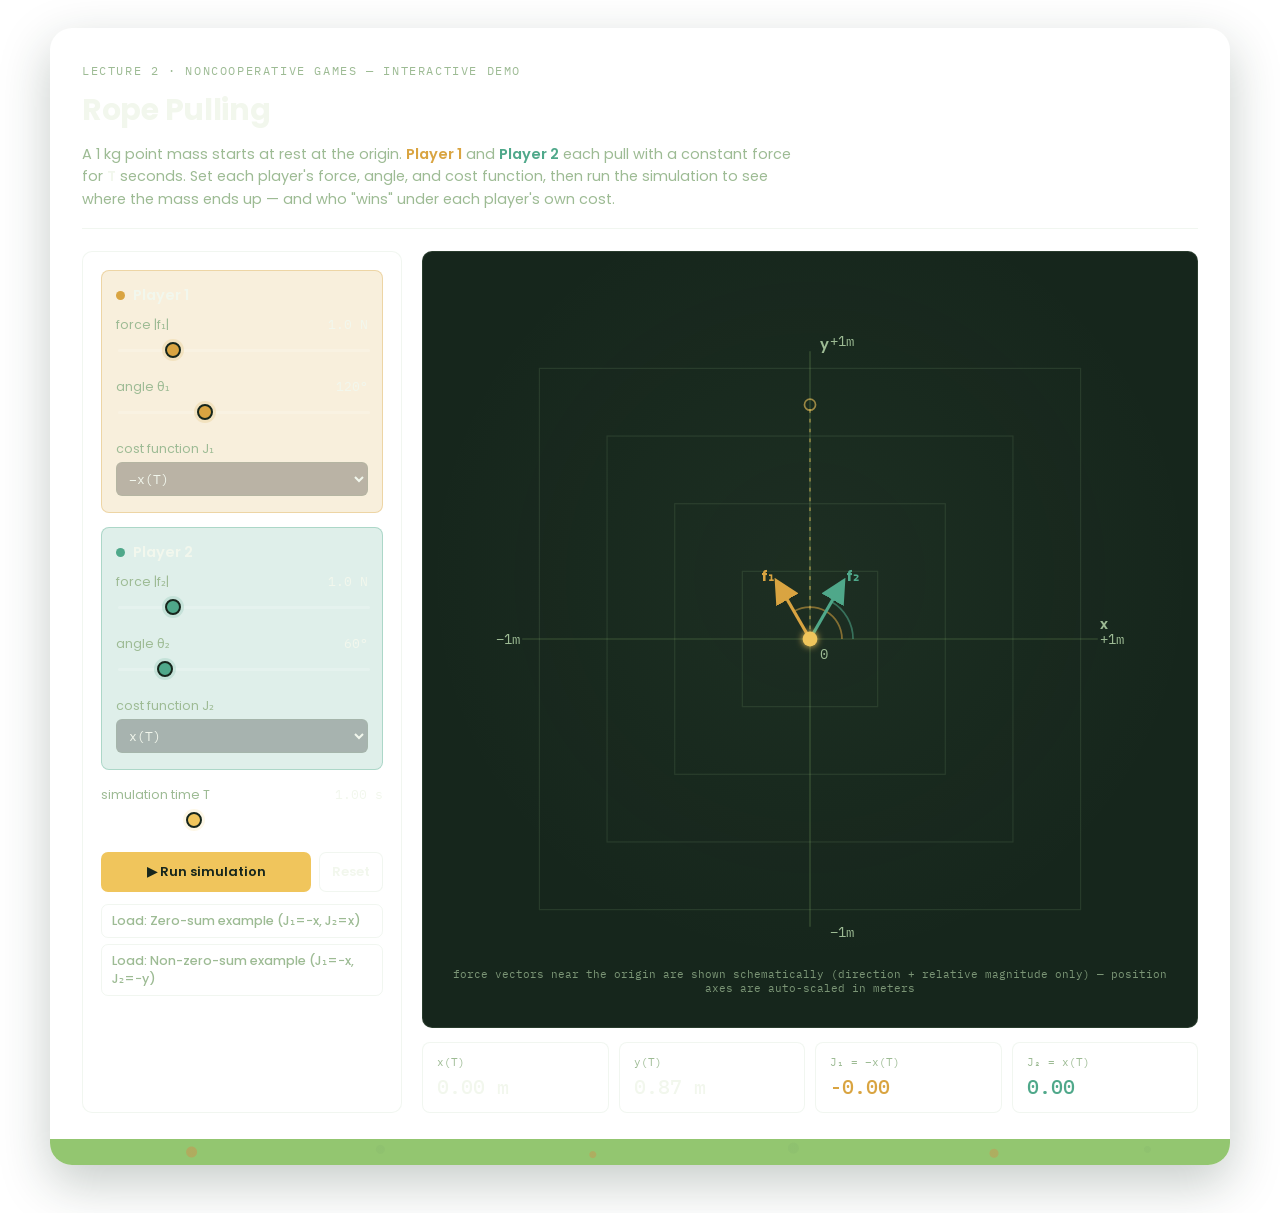
==== lecture-2/rope-pulling.html @ b0e28b1b "Initial commit: course site Co-Authored-By: Claude Sonnet 5 <noreply@anthropic.com>" ====
<!DOCTYPE html>
<html lang="en">
<head>
<meta charset="UTF-8">
<meta name="viewport" content="width=device-width, initial-scale=1.0">
<title>Rope Pulling — Noncooperative Games</title>
<style>
  @import url('https://fonts.googleapis.com/css2?family=Poppins:wght@400;500;600;700;800&family=IBM+Plex+Mono:wght@400;500;600&display=swap');

  :root{
    --bg: #FFFFFF;
    --panel: #1D3326;
    --panel-2: #16261C;
    --sage: #93C670;
    --cream: #F4F6DE;
    --text-on-cream: #16261C;
    --grid: rgba(140,180,130,0.14);
    --grid-strong: rgba(147,198,112,0.28);
    --border: rgba(157,187,148,0.14);
    --text: #F2F7ED;
    --text-dim: #9DBB94;
    --p1: #D9A441;
    --p1-dim: rgba(217,164,65,0.18);
    --p2: #4FA88A;
    --p2-dim: rgba(79,168,138,0.18);
    --gold: #F0C55C;
    --focus: #F0C55C;
  }

  *{ box-sizing: border-box; }

  body{
    margin:0;
    background: var(--bg);
    color: var(--text-on-cream);
    font-family: 'Poppins', system-ui, sans-serif;
    -webkit-font-smoothing: antialiased;
  }
  .slide-frame{
    max-width: 1180px;
    margin: 28px auto 48px;
    background: rgba(255,255,255,0.06);
    border-radius: 22px;
    overflow: hidden;
    box-shadow: 0 18px 50px rgba(29,51,38,0.25);
    color: var(--text);
  }
  .slide-frame-inner{ padding: 34px 32px 26px; }
  .slide-stripe{
    height: 26px;
    background:
      radial-gradient(circle at 12% 50%, rgba(200,150,80,0.55) 0 5px, transparent 6px),
      radial-gradient(circle at 28% 40%, rgba(140,190,110,0.55) 0 4px, transparent 5px),
      radial-gradient(circle at 46% 60%, rgba(200,150,80,0.5) 0 3px, transparent 4px),
      radial-gradient(circle at 63% 35%, rgba(140,190,110,0.6) 0 5px, transparent 6px),
      radial-gradient(circle at 80% 55%, rgba(200,150,80,0.5) 0 4px, transparent 5px),
      radial-gradient(circle at 93% 40%, rgba(140,190,110,0.55) 0 3px, transparent 4px),
      var(--sage);
  }

  .app{
    max-width: 1180px;
    margin: 0 auto;
    padding: 28px 20px 48px;
  }

  header{
    margin-bottom: 22px;
    padding-bottom: 18px;
    border-bottom: 1px solid var(--border);
  }

  .eyebrow{
    font-family: 'IBM Plex Mono', monospace;
    font-size: 11.5px;
    letter-spacing: 0.14em;
    text-transform: uppercase;
    color: var(--text-dim);
    margin: 0 0 8px;
  }

  h1{
    font-family: 'Poppins', sans-serif;
    font-size: 30px;
    font-weight: 700;
    margin: 0 0 10px;
    letter-spacing: -0.01em;
  }

  header p{
    max-width: 720px;
    color: var(--text-dim);
    font-size: 14.5px;
    line-height: 1.55;
    margin: 0;
  }

  header p strong{ color: var(--text); font-weight: 600; }

  .layout{
    display: grid;
    grid-template-columns: 320px 1fr;
    gap: 20px;
  }

  @media (max-width: 860px){
    .layout{ grid-template-columns: 1fr; }
  }

  .panel{
    background: rgba(255,255,255,0.06);
    border: 1px solid var(--border);
    border-radius: 10px;
    padding: 18px;
  }

  .controls > * + *{ margin-top: 14px; }

  .player-block{
    border-radius: 8px;
    padding: 14px 14px 16px;
    border: 1px solid var(--border);
  }
  .player-block.p1{ background: var(--p1-dim); border-color: rgba(217,164,65,0.35); }
  .player-block.p2{ background: var(--p2-dim); border-color: rgba(79,168,138,0.35); }

  .player-title{
    display:flex; align-items:center; gap:8px;
    font-family: 'Poppins', sans-serif;
    font-weight: 600;
    font-size: 14.5px;
    margin-bottom: 10px;
  }
  .dot{ width:9px; height:9px; border-radius:50%; display:inline-block; }
  .p1 .dot{ background: var(--p1); }
  .p2 .dot{ background: var(--p2); }

  label{
    display:block;
    font-size: 12.5px;
    color: var(--text-dim);
    margin-bottom: 4px;
  }

  .row{ margin-top: 10px; }
  .row:first-child{ margin-top: 0; }

  .valline{
    display:flex; justify-content: space-between; align-items:baseline;
    font-size: 12.5px; color: var(--text-dim); margin-bottom: 3px;
  }
  .valline span.num{
    font-family: 'IBM Plex Mono', monospace;
    color: var(--text);
    font-size: 13px;
  }

  input[type=range]{
    -webkit-appearance: none;
    width: 100%;
    height: 22px;
    background: transparent;
    cursor: pointer;
  }
  input[type=range]::-webkit-slider-runnable-track{
    height: 3px;
    background: rgba(255,255,255,0.18);
    border-radius: 2px;
  }
  input[type=range]::-webkit-slider-thumb{
    -webkit-appearance: none;
    margin-top: -6.5px;
    width: 16px; height: 16px;
    border-radius: 50%;
    background: var(--gold);
    border: 2px solid #16261C;
    box-shadow: 0 0 0 3px rgba(240,197,92,0.15);
  }
  .p1 input[type=range]::-webkit-slider-thumb{ background: var(--p1); box-shadow: 0 0 0 3px rgba(217,164,65,0.18);}
  .p2 input[type=range]::-webkit-slider-thumb{ background: var(--p2); box-shadow: 0 0 0 3px rgba(79,168,138,0.18);}
  input[type=range]::-moz-range-track{ height:3px; background: rgba(255,255,255,0.18); border-radius:2px; }
  input[type=range]::-moz-range-thumb{
    width:14px; height:14px; border-radius:50%; background: var(--gold); border: 2px solid #16261C;
  }
  .p1 input[type=range]::-moz-range-thumb{ background: var(--p1); }
  .p2 input[type=range]::-moz-range-thumb{ background: var(--p2); }

  input[type=range]:focus-visible,
  select:focus-visible,
  button:focus-visible{
    outline: 2px solid var(--focus);
    outline-offset: 2px;
  }

  select{
    width: 100%;
    background: rgba(0,0,0,0.25);
    color: var(--text);
    border: 1px solid var(--border);
    border-radius: 6px;
    padding: 7px 8px;
    font-family: 'IBM Plex Mono', monospace;
    font-size: 12.5px;
  }

  .global-block{ padding-top: 2px; }

  .buttons{
    display:flex; gap:8px; margin-top: 14px;
  }
  button{
    font-family: 'Poppins', sans-serif;
    font-weight: 600;
    font-size: 13px;
    border-radius: 7px;
    border: 1px solid var(--border);
    background: rgba(255,255,255,0.04);
    color: var(--text);
    padding: 9px 12px;
    cursor: pointer;
    transition: background 0.15s ease, border-color 0.15s ease;
  }
  button:hover{ background: rgba(255,255,255,0.09); }
  #runBtn{
    background: var(--gold);
    color: #16261C;
    border-color: transparent;
    flex: 1;
  }
  #runBtn:hover{ background: #F5D485; }
  #resetBtn{ flex: none; }

  .presets{
    display:flex; flex-direction: column; gap: 6px; margin-top: 12px;
  }
  .presets button{
    background: transparent;
    text-align: left;
    font-family: 'Poppins', sans-serif;
    font-weight: 500;
    font-size: 12.5px;
    color: var(--text-dim);
    padding: 7px 10px;
  }
  .presets button:hover{ color: var(--text); background: rgba(255,255,255,0.06); }

  .viz{ display:flex; flex-direction: column; gap: 14px; }

  .plot-wrap{
    position: relative;
    background: radial-gradient(circle at 50% 42%, rgba(140,180,130,0.06), transparent 65%), var(--panel-2);
  }

  svg#plot{ width: 100%; height: auto; display:block; }

  .caption{
    font-family: 'IBM Plex Mono', monospace;
    font-size: 10.5px;
    color: var(--text-dim);
    text-align: center;
    padding: 8px 10px 14px;
    opacity: 0.75;
  }

  .readout{
    display: grid;
    grid-template-columns: repeat(4, 1fr);
    gap: 10px;
  }
  @media (max-width: 560px){ .readout{ grid-template-columns: repeat(2, 1fr); } }

  .stat{
    background: rgba(255,255,255,0.06);
    border: 1px solid var(--border);
    border-radius: 8px;
    padding: 12px 14px;
  }
  .stat .k{
    font-family: 'IBM Plex Mono', monospace;
    font-size: 11px;
    color: var(--text-dim);
    margin-bottom: 4px;
  }
  .stat .v{
    font-family: 'IBM Plex Mono', monospace;
    font-size: 20px;
    font-weight: 500;
  }
  .stat.j1 .v{ color: var(--p1); }
  .stat.j2 .v{ color: var(--p2); }

  .tlabel{ font-family:'Poppins',sans-serif; font-size: 11px; font-weight:600; }
</style>
</head>
<body>
<div class="slide-frame">
  <div class="slide-frame-inner">

  <header>
    <p class="eyebrow">Lecture 2 · Noncooperative Games — Interactive Demo</p>
    <h1>Rope Pulling</h1>
    <p>A 1&nbsp;kg point mass starts at rest at the origin. <strong style="color:var(--p1)">Player&nbsp;1</strong> and
      <strong style="color:var(--p2)">Player&nbsp;2</strong> each pull with a constant force for <strong>T</strong> seconds.
      Set each player's force, angle, and cost function, then run the simulation to see where the mass ends up —
      and who "wins" under each player's own cost.</p>
  </header>

  <div class="layout">

    <div class="panel controls">

      <div class="player-block p1">
        <div class="player-title"><span class="dot"></span>Player 1</div>

        <div class="row">
          <div class="valline"><span>force |f₁|</span><span class="num" id="f1val">1.0 N</span></div>
          <input type="range" id="f1" min="0" max="5" step="0.1" value="1">
        </div>
        <div class="row">
          <div class="valline"><span>angle θ₁</span><span class="num" id="theta1val">120°</span></div>
          <input type="range" id="theta1" min="0" max="360" step="1" value="120">
        </div>
        <div class="row">
          <label for="cost1">cost function J₁</label>
          <select id="cost1">
            <option value="negX">−x(T)</option>
            <option value="posX">x(T)</option>
            <option value="negY">−y(T)</option>
            <option value="posY">y(T)</option>
            <option value="sumSq">x(T)² + y(T)²</option>
          </select>
        </div>
      </div>

      <div class="player-block p2">
        <div class="player-title"><span class="dot"></span>Player 2</div>

        <div class="row">
          <div class="valline"><span>force |f₂|</span><span class="num" id="f2val">1.0 N</span></div>
          <input type="range" id="f2" min="0" max="5" step="0.1" value="1">
        </div>
        <div class="row">
          <div class="valline"><span>angle θ₂</span><span class="num" id="theta2val">60°</span></div>
          <input type="range" id="theta2" min="0" max="360" step="1" value="60">
        </div>
        <div class="row">
          <label for="cost2">cost function J₂</label>
          <select id="cost2">
            <option value="negX">−x(T)</option>
            <option value="posX" selected>x(T)</option>
            <option value="negY">−y(T)</option>
            <option value="posY">y(T)</option>
            <option value="sumSq">x(T)² + y(T)²</option>
          </select>
        </div>
      </div>

      <div class="global-block">
        <div class="row">
          <div class="valline"><span>simulation time T</span><span class="num" id="Tval">1.00 s</span></div>
          <input type="range" id="T" min="0.1" max="3" step="0.05" value="1">
        </div>
        <div class="buttons">
          <button id="runBtn">▶ Run simulation</button>
          <button id="resetBtn">Reset</button>
        </div>
        <div class="presets">
          <button id="presetZero">Load: Zero-sum example (J₁=−x, J₂=x)</button>
          <button id="presetNon">Load: Non-zero-sum example (J₁=−x, J₂=−y)</button>
        </div>
      </div>

    </div>

    <div class="viz">
      <div class="panel plot-wrap">
        <svg id="plot" viewBox="0 0 600 560" xmlns="http://www.w3.org/2000/svg">
          <defs>
            <marker id="arrowP1" markerWidth="8" markerHeight="8" refX="4" refY="4" orient="auto">
              <path d="M0,0 L8,4 L0,8 Z" fill="var(--p1)"></path>
            </marker>
            <marker id="arrowP2" markerWidth="8" markerHeight="8" refX="4" refY="4" orient="auto">
              <path d="M0,0 L8,4 L0,8 Z" fill="var(--p2)"></path>
            </marker>
            <filter id="glow" x="-60%" y="-60%" width="220%" height="220%">
              <feGaussianBlur stdDeviation="3.2" result="blur"></feGaussianBlur>
              <feMerge>
                <feMergeNode in="blur"></feMergeNode>
                <feMergeNode in="SourceGraphic"></feMergeNode>
              </feMerge>
            </filter>
          </defs>
          <g id="gridLayer"></g>
          <g id="axesLayer"></g>
          <g id="compassLayer"></g>
          <g id="trajLayer"></g>
        </svg>
        <div class="caption">force vectors near the origin are shown schematically (direction + relative magnitude only) — position axes are auto-scaled in meters</div>
      </div>

      <div class="readout">
        <div class="stat"><div class="k">x(T)</div><div class="v" id="xTval">0.00 m</div></div>
        <div class="stat"><div class="k">y(T)</div><div class="v" id="yTval">0.00 m</div></div>
        <div class="stat j1"><div class="k">J₁ = <span id="j1formula">−x(T)</span></div><div class="v" id="j1val">0.00</div></div>
        <div class="stat j2"><div class="k">J₂ = <span id="j2formula">x(T)</span></div><div class="v" id="j2val">0.00</div></div>
      </div>
    </div>

  </div>
</div>
  <div class="slide-stripe"></div>
</div>

<script>
(function(){
  const $ = id => document.getElementById(id);
  const svgNS = "http://www.w3.org/2000/svg";
  const reduceMotion = window.matchMedia('(prefers-reduced-motion: reduce)').matches;

  const els = {
    f1: $('f1'), theta1: $('theta1'), cost1: $('cost1'),
    f2: $('f2'), theta2: $('theta2'), cost2: $('cost2'),
    T: $('T'),
    f1val: $('f1val'), theta1val: $('theta1val'),
    f2val: $('f2val'), theta2val: $('theta2val'),
    Tval: $('Tval'),
    xTval: $('xTval'), yTval: $('yTval'),
    j1val: $('j1val'), j2val: $('j2val'),
    j1formula: $('j1formula'), j2formula: $('j2formula'),
    runBtn: $('runBtn'), resetBtn: $('resetBtn'),
    presetZero: $('presetZero'), presetNon: $('presetNon'),
    gridLayer: $('gridLayer'), axesLayer: $('axesLayer'),
    compassLayer: $('compassLayer'), trajLayer: $('trajLayer'),
  };

  const costFns = {
    negX: (x,y) => -x,
    posX: (x,y) => x,
    negY: (x,y) => -y,
    posY: (x,y) => y,
    sumSq: (x,y) => x*x + y*y,
  };
  const costLabels = { negX: '−x(T)', posX: 'x(T)', negY: '−y(T)', posY: 'y(T)', sumSq: 'x(T)²+y(T)²' };

  const CX = 300, CY = 300, PLOT_R = 220;

  let animFrame = null;

  function el(tag, attrs){
    const e = document.createElementNS(svgNS, tag);
    for(const k in attrs) e.setAttribute(k, attrs[k]);
    return e;
  }

  function clear(g){ while(g.firstChild) g.removeChild(g.firstChild); }

  function niceNum(range, round){
    const exponent = Math.floor(Math.log10(range));
    const fraction = range / Math.pow(10, exponent);
    let nf;
    if(round){
      if(fraction < 1.5) nf = 1;
      else if(fraction < 3) nf = 2;
      else if(fraction < 7) nf = 5;
      else nf = 10;
    } else {
      if(fraction <= 1) nf = 1;
      else if(fraction <= 2) nf = 2;
      else if(fraction <= 5) nf = 5;
      else nf = 10;
    }
    return nf * Math.pow(10, exponent);
  }

  // math angle: CCW from +x axis, y-up. Convert to SVG screen point (y flipped).
  function polar(cx, cy, r, angleDeg){
    const rad = angleDeg * Math.PI / 180;
    return { x: cx + r*Math.cos(rad), y: cy - r*Math.sin(rad) };
  }

  function describeArc(cx, cy, r, startDeg, endDeg){
    let a0 = ((startDeg % 360) + 360) % 360;
    let a1 = ((endDeg % 360) + 360) % 360;
    let sweep = a1 - a0;
    if(sweep < 0) sweep += 360;
    const p0 = polar(cx, cy, r, a0);
    const p1 = polar(cx, cy, r, a0 + sweep);
    const largeArc = sweep > 180 ? 1 : 0;
    return `M ${p0.x.toFixed(2)} ${p0.y.toFixed(2)} A ${r} ${r} 0 ${largeArc} 0 ${p1.x.toFixed(2)} ${p1.y.toFixed(2)}`;
  }

  function readState(){
    const f1 = parseFloat(els.f1.value);
    const theta1 = parseFloat(els.theta1.value);
    const f2 = parseFloat(els.f2.value);
    const theta2 = parseFloat(els.theta2.value);
    const T = parseFloat(els.T.value);
    const c1 = els.cost1.value;
    const c2 = els.cost2.value;

    const a1 = theta1 * Math.PI/180, a2 = theta2 * Math.PI/180;
    const ax = f1*Math.cos(a1) + f2*Math.cos(a2);
    const ay = f1*Math.sin(a1) + f2*Math.sin(a2);
    const xT = 0.5*ax*T*T;
    const yT = 0.5*ay*T*T;
    const j1 = costFns[c1](xT, yT);
    const j2 = costFns[c2](xT, yT);

    return {f1, theta1, f2, theta2, T, c1, c2, ax, ay, xT, yT, j1, j2};
  }

  function updateLabels(s){
    els.f1val.textContent = s.f1.toFixed(1) + ' N';
    els.theta1val.textContent = Math.round(s.theta1) + '°';
    els.f2val.textContent = s.f2.toFixed(1) + ' N';
    els.theta2val.textContent = Math.round(s.theta2) + '°';
    els.Tval.textContent = s.T.toFixed(2) + ' s';
    els.xTval.textContent = s.xT.toFixed(2) + ' m';
    els.yTval.textContent = s.yT.toFixed(2) + ' m';
    els.j1val.textContent = s.j1.toFixed(2);
    els.j2val.textContent = s.j2.toFixed(2);
    els.j1formula.textContent = costLabels[s.c1];
    els.j2formula.textContent = costLabels[s.c2];
  }

  function computeScale(s){
    const extent = Math.max(Math.abs(s.xT), Math.abs(s.yT));
    const rawTarget = Math.max(extent*1.35, 0.5);
    const halfRange = niceNum(rawTarget, true);
    const pxPerM = PLOT_R / halfRange;
    return {halfRange, pxPerM};
  }

  function drawGrid(scale){
    clear(els.gridLayer);
    const rings = 4;
    for(let i=1; i<=rings; i++){
      const frac = i/rings;
      const r = PLOT_R * frac;
      els.gridLayer.appendChild(el('rect', {
        x: CX-r, y: CY-r, width: r*2, height: r*2,
        fill: 'none', stroke: 'var(--grid)', 'stroke-width': 1
      }));
    }
  }

  function drawAxes(scale){
    clear(els.axesLayer);
    const strong = 'var(--grid-strong)';
    els.axesLayer.appendChild(el('line', {x1: CX-PLOT_R-14, y1: CY, x2: CX+PLOT_R+14, y2: CY, stroke: strong, 'stroke-width': 1}));
    els.axesLayer.appendChild(el('line', {x1: CX, y1: CY-PLOT_R-14, x2: CX, y2: CY+PLOT_R+14, stroke: strong, 'stroke-width': 1}));

    const mk = (x,y,text,anchor) => {
      const t = el('text', {x, y, fill: 'var(--text-dim)', 'font-family':'IBM Plex Mono, monospace', 'font-size': 11, 'text-anchor': anchor||'middle'});
      t.textContent = text;
      els.axesLayer.appendChild(t);
    };
    mk(CX+PLOT_R+16, CY+4, `+${scale.halfRange}m`, 'start');
    mk(CX-PLOT_R-16, CY+4, `−${scale.halfRange}m`, 'end');
    mk(CX+16, CY-PLOT_R-18, `+${scale.halfRange}m`, 'start');
    mk(CX+16, CY+PLOT_R+22, `−${scale.halfRange}m`, 'start');
    mk(CX+8, CY+16, '0', 'start');

    const lx = el('text', {x: CX+PLOT_R+16, y: CY-8, fill: 'var(--text-dim)', 'font-family':'Poppins, sans-serif', 'font-size': 12, 'font-weight':600});
    lx.textContent = 'x';
    els.axesLayer.appendChild(lx);
    const ly = el('text', {x: CX+8, y: CY-PLOT_R-16, fill: 'var(--text-dim)', 'font-family':'Poppins, sans-serif', 'font-size': 12, 'font-weight':600});
    ly.textContent = 'y';
    els.axesLayer.appendChild(ly);
  }

  function forceArrowLen(mag){
    // schematic pixel length, independent of position scale: 34px..100px over 0..5N
    return 34 + Math.min(mag,5)/5 * 66;
  }

  function drawCompass(s){
    clear(els.compassLayer);
    const arcR = 26;

    // angle arcs from +x axis
    if(s.theta1 % 360 !== 0){
      const path1 = describeArc(CX, CY, arcR, 0, s.theta1);
      els.compassLayer.appendChild(el('path', {d: path1, fill:'none', stroke:'var(--p1)', 'stroke-width':1.4, opacity:0.55}));
    }
    if(s.theta2 % 360 !== 0){
      const path2 = describeArc(CX, CY, arcR+9, 0, s.theta2);
      els.compassLayer.appendChild(el('path', {d: path2, fill:'none', stroke:'var(--p2)', 'stroke-width':1.4, opacity:0.55}));
    }

    // force vectors
    const len1 = forceArrowLen(s.f1);
    const p1tip = polar(CX, CY, len1, s.theta1);
    els.compassLayer.appendChild(el('line', {
      x1: CX, y1: CY, x2: p1tip.x, y2: p1tip.y,
      stroke: 'var(--p1)', 'stroke-width': 2.6, 'marker-end':'url(#arrowP1)'
    }));
    const l1 = el('text', {x: p1tip.x + (p1tip.x>=CX?6:-6), y: p1tip.y - 6, fill:'var(--p1)', 'font-family':'Poppins, sans-serif', 'font-size':12, 'font-weight':700, 'text-anchor': p1tip.x>=CX?'start':'end'});
    l1.textContent = 'f₁';
    els.compassLayer.appendChild(l1);

    const len2 = forceArrowLen(s.f2);
    const p2tip = polar(CX, CY, len2, s.theta2);
    els.compassLayer.appendChild(el('line', {
      x1: CX, y1: CY, x2: p2tip.x, y2: p2tip.y,
      stroke: 'var(--p2)', 'stroke-width': 2.6, 'marker-end':'url(#arrowP2)'
    }));
    const l2 = el('text', {x: p2tip.x + (p2tip.x>=CX?6:-6), y: p2tip.y - 6, fill:'var(--p2)', 'font-family':'Poppins, sans-serif', 'font-size':12, 'font-weight':700, 'text-anchor': p2tip.x>=CX?'start':'end'});
    l2.textContent = 'f₂';
    els.compassLayer.appendChild(l2);

    // origin / mass marker
    els.compassLayer.appendChild(el('circle', {cx: CX, cy: CY, r: 4, fill:'var(--text)'}));
  }

  function worldToScreen(x, y, scale){
    return { x: CX + x*scale.pxPerM, y: CY - y*scale.pxPerM };
  }

  function drawTrajectoryGuide(s, scale){
    clear(els.trajLayer);
    const end = worldToScreen(s.xT, s.yT, scale);
    els.trajLayer.appendChild(el('line', {
      x1: CX, y1: CY, x2: end.x, y2: end.y,
      stroke: 'var(--gold)', 'stroke-width': 1.4, 'stroke-dasharray': '3 5', opacity: 0.45
    }));
    els.trajLayer.appendChild(el('circle', {
      cx: end.x, cy: end.y, r: 4.5, fill:'none', stroke:'var(--gold)', 'stroke-width': 1.4, opacity: 0.6
    }));

    // animated comet line + dot, start at origin
    const comet = el('line', {id:'comet', x1: CX, y1: CY, x2: CX, y2: CY, stroke:'var(--gold)', 'stroke-width': 2.6, filter:'url(#glow)'});
    const dot = el('circle', {id:'dot', cx: CX, cy: CY, r: 6, fill:'var(--gold)', filter:'url(#glow)'});
    els.trajLayer.appendChild(comet);
    els.trajLayer.appendChild(dot);
  }

  function render(){
    if(animFrame){ cancelAnimationFrame(animFrame); animFrame = null; }
    const s = readState();
    updateLabels(s);
    const scale = computeScale(s);
    drawGrid(scale);
    drawAxes(scale);
    drawCompass(s);
    drawTrajectoryGuide(s, scale);
    return {s, scale};
  }

  function runSimulation(){
    const {s, scale} = render();
    const comet = $('comet');
    const dot = $('dot');
    if(!comet || !dot) return;

    if(reduceMotion){
      const end = worldToScreen(s.xT, s.yT, scale);
      comet.setAttribute('x2', end.x); comet.setAttribute('y2', end.y);
      dot.setAttribute('cx', end.x); dot.setAttribute('cy', end.y);
      return;
    }

    const wallDuration = 1600; // ms, fixed for legibility regardless of T
    const start = performance.now();

    function frame(now){
      const elapsed = now - start;
      const frac = Math.min(elapsed / wallDuration, 1);
      const t = frac * s.T;
      const x = 0.5 * s.ax * t * t;
      const y = 0.5 * s.ay * t * t;
      const p = worldToScreen(x, y, scale);
      comet.setAttribute('x2', p.x); comet.setAttribute('y2', p.y);
      dot.setAttribute('cx', p.x); dot.setAttribute('cy', p.y);

      if(frac < 1){
        animFrame = requestAnimationFrame(frame);
      } else {
        animFrame = null;
      }
    }
    animFrame = requestAnimationFrame(frame);
  }

  function setState(vals){
    if(vals.f1 !== undefined) els.f1.value = vals.f1;
    if(vals.theta1 !== undefined) els.theta1.value = vals.theta1;
    if(vals.f2 !== undefined) els.f2.value = vals.f2;
    if(vals.theta2 !== undefined) els.theta2.value = vals.theta2;
    if(vals.T !== undefined) els.T.value = vals.T;
    if(vals.c1 !== undefined) els.cost1.value = vals.c1;
    if(vals.c2 !== undefined) els.cost2.value = vals.c2;
    render();
  }

  [els.f1, els.theta1, els.cost1, els.f2, els.theta2, els.cost2, els.T].forEach(input => {
    input.addEventListener('input', render);
  });

  els.runBtn.addEventListener('click', runSimulation);
  els.resetBtn.addEventListener('click', () => setState({f1:1, theta1:120, f2:1, theta2:60, T:1, c1:'negX', c2:'posX'}));
  els.presetZero.addEventListener('click', () => setState({c1:'negX', c2:'posX'}));
  els.presetNon.addEventListener('click', () => setState({c1:'negX', c2:'negY'}));

  render();
})();
</script>
</body>
</html>
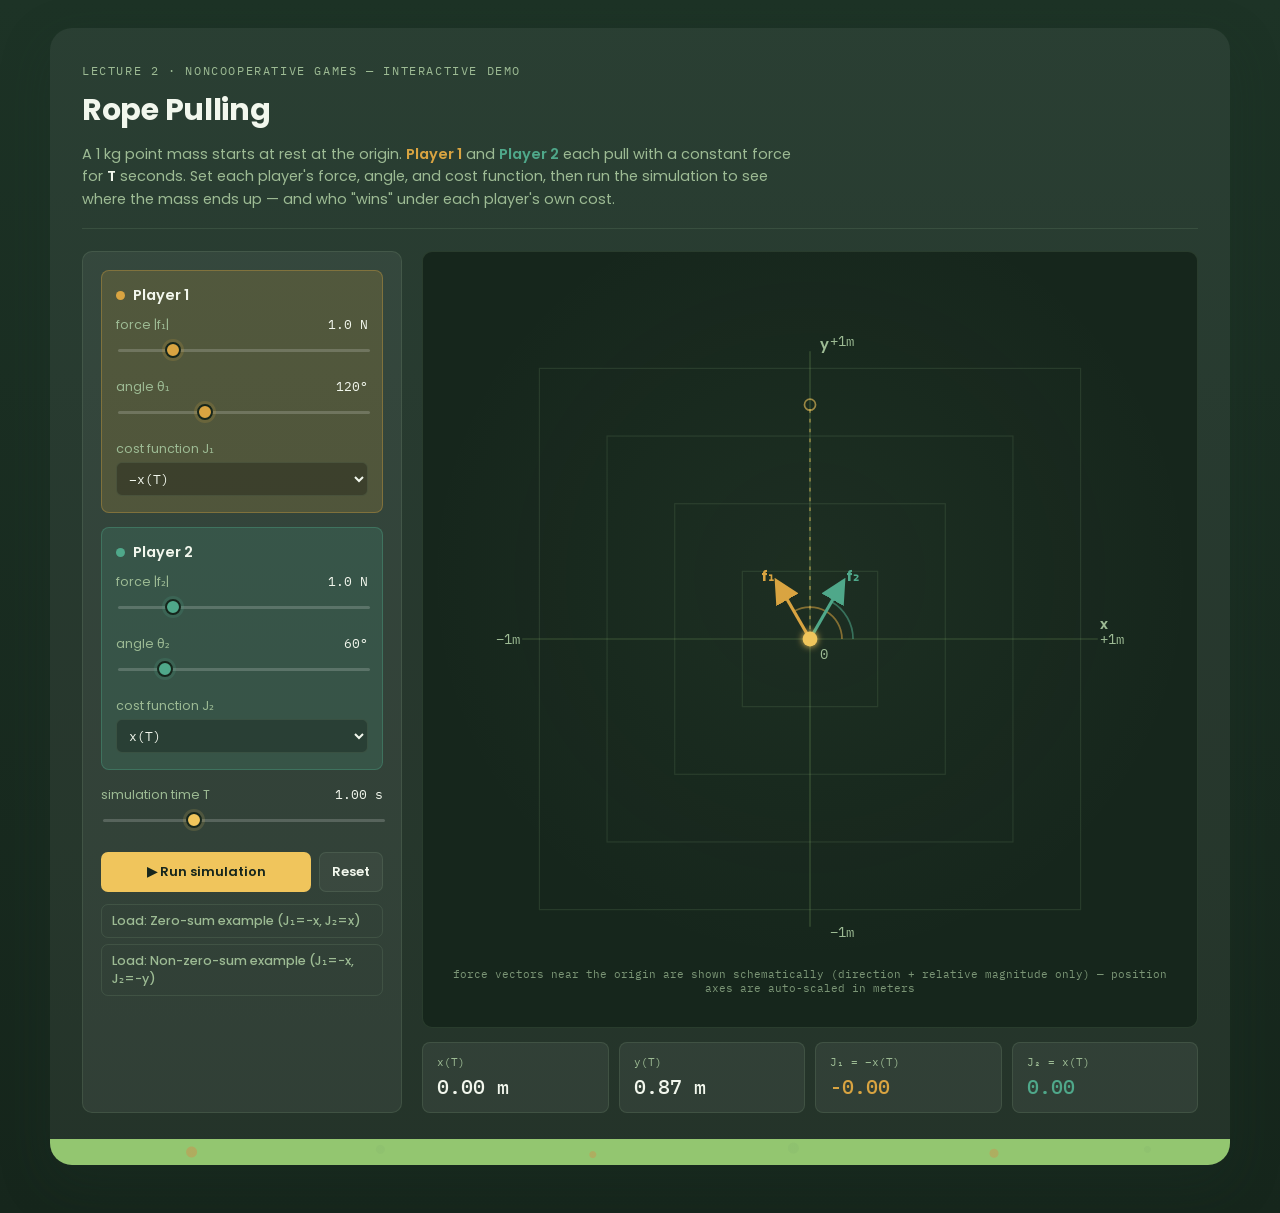
==== commit 7783ccf4: "Give demo pages dark backgrounds matching lecture panels Co-Authored-By: Claude Sonnet 5 <noreply@an" ====
--- a/lecture-2/rope-pulling.html
+++ b/lecture-2/rope-pulling.html
@@ -31,8 +31,8 @@
 
   body{
     margin:0;
-    background: var(--bg);
-    color: var(--text-on-cream);
+    background: linear-gradient(180deg, var(--panel), var(--panel-2));
+    color: var(--text);
     font-family: 'Poppins', system-ui, sans-serif;
     -webkit-font-smoothing: antialiased;
   }
